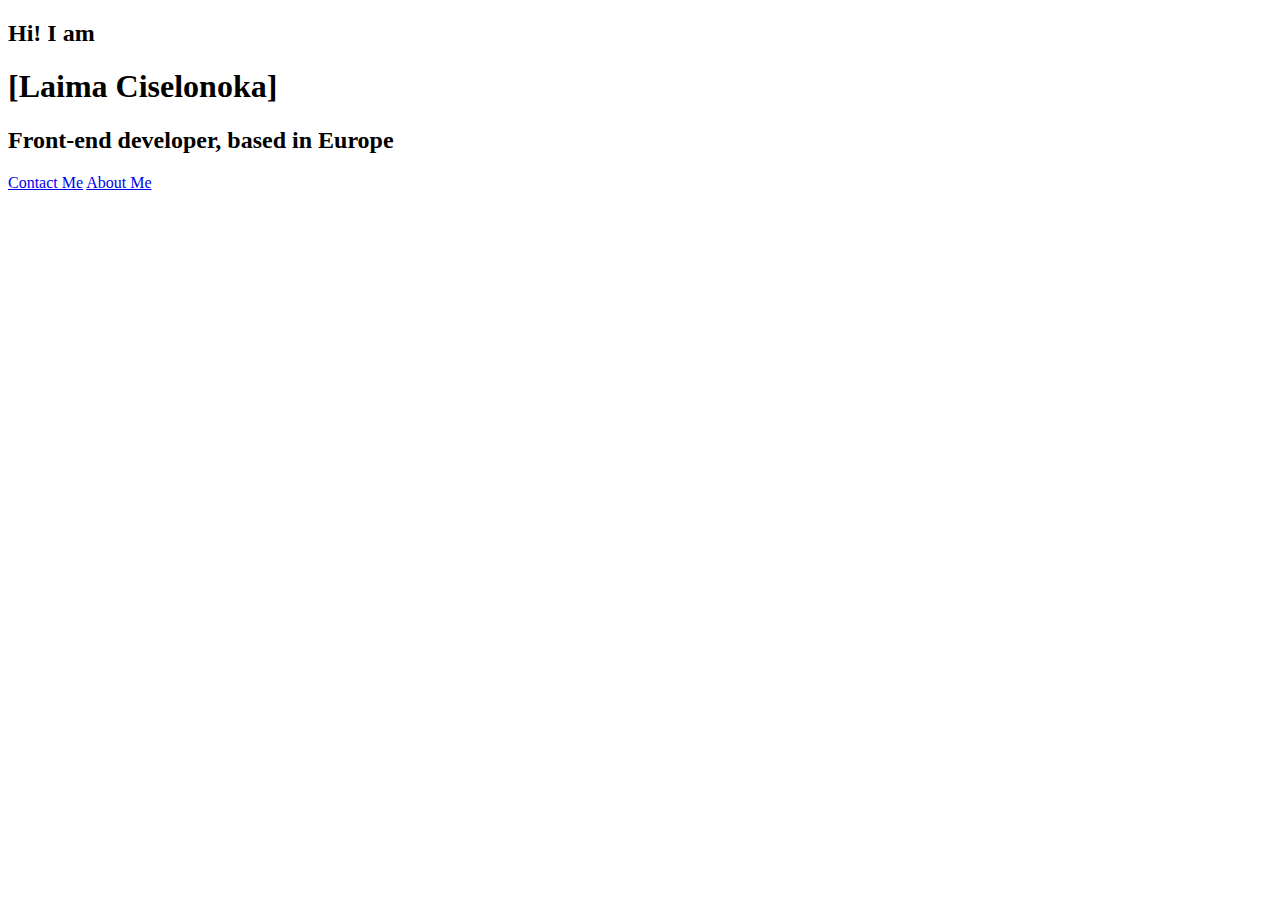
==== index.html @ 7817f979 "Added font links and css file" ====
<!DOCTYPE html>
<html lang="en">
  <head>
    <meta charset="UTF-8" />
    <meta http-equiv="X-UA-Compatible" content="IE=edge" />
    <meta name="viewport" content="width=device-width, initial-scale=1.0" />
    <title>Laima Ciselonoka</title>
    <link rel="preconnect" href="https://fonts.googleapis.com" />
    <link rel="preconnect" href="https://fonts.gstatic.com" crossorigin />
    <link
      href="https://fonts.googleapis.com/css2?family=Felipa&family=Ubuntu:ital,wght@0,400;1,300&display=swap"
      rel="stylesheet"
    />
    <link href="style.css" rel="stylesheet" type="text/css" />
  </head>
  <body>
    <div class="container">
      <h2>Hi! I am</h2>
      <h1>[Laima Ciselonoka]</h1>
      <h2>Front-end developer, based in Europe</h2>
      <div class="navigation">
        <a class="contact" href="about.html#contact">Contact Me</a>
        <a class="about" href="about.html">About Me</a>
      </div>
    </div>
  </body>
</html>
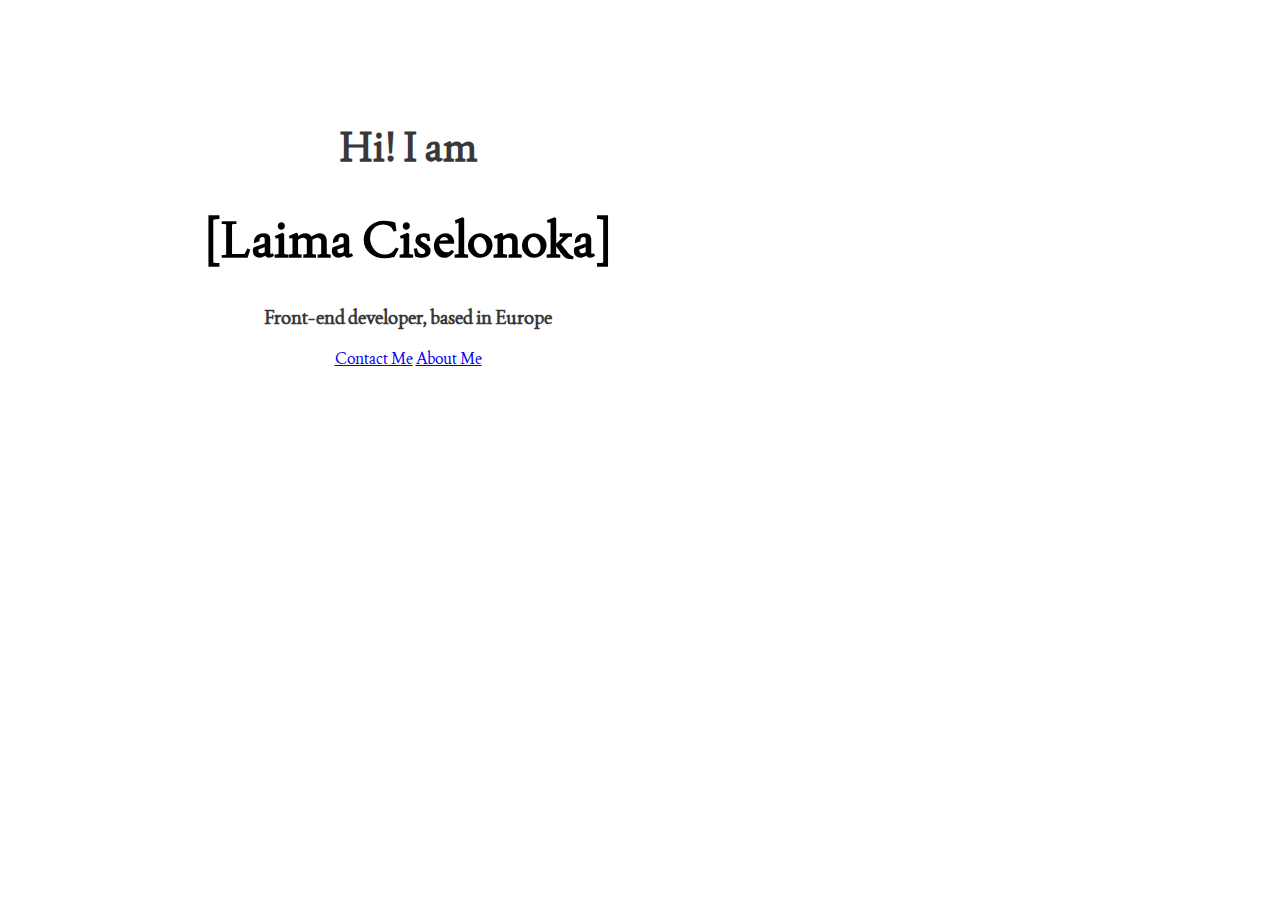
==== commit 34bd4a3b: "Added styling to index.html" ====
--- a/index.html
+++ b/index.html
@@ -8,7 +8,7 @@
     <link rel="preconnect" href="https://fonts.googleapis.com" />
     <link rel="preconnect" href="https://fonts.gstatic.com" crossorigin />
     <link
-      href="https://fonts.googleapis.com/css2?family=Felipa&family=Ubuntu:ital,wght@0,400;1,300&display=swap"
+      href="https://fonts.googleapis.com/css2?family=Joan&display=swap"
       rel="stylesheet"
     />
     <link href="style.css" rel="stylesheet" type="text/css" />
@@ -17,7 +17,7 @@
     <div class="container">
       <h2>Hi! I am</h2>
       <h1>[Laima Ciselonoka]</h1>
-      <h2>Front-end developer, based in Europe</h2>
+      <h3>Front-end developer, based in Europe</h2>
       <div class="navigation">
         <a class="contact" href="about.html#contact">Contact Me</a>
         <a class="about" href="about.html">About Me</a>
--- a/style.css
+++ b/style.css
@@ -0,0 +1,20 @@
+.container{
+    max-width: 800px;
+    text-align: center;
+    padding-top: 80px;
+    font-family: "Joan", serif;
+}
+
+h1{
+    font-size: 50px;
+}
+
+h2{
+    color:rgb(57, 56, 56);
+    font-size: 40px;
+}
+
+h3{
+    color: rgb(57, 56, 56);
+}
+
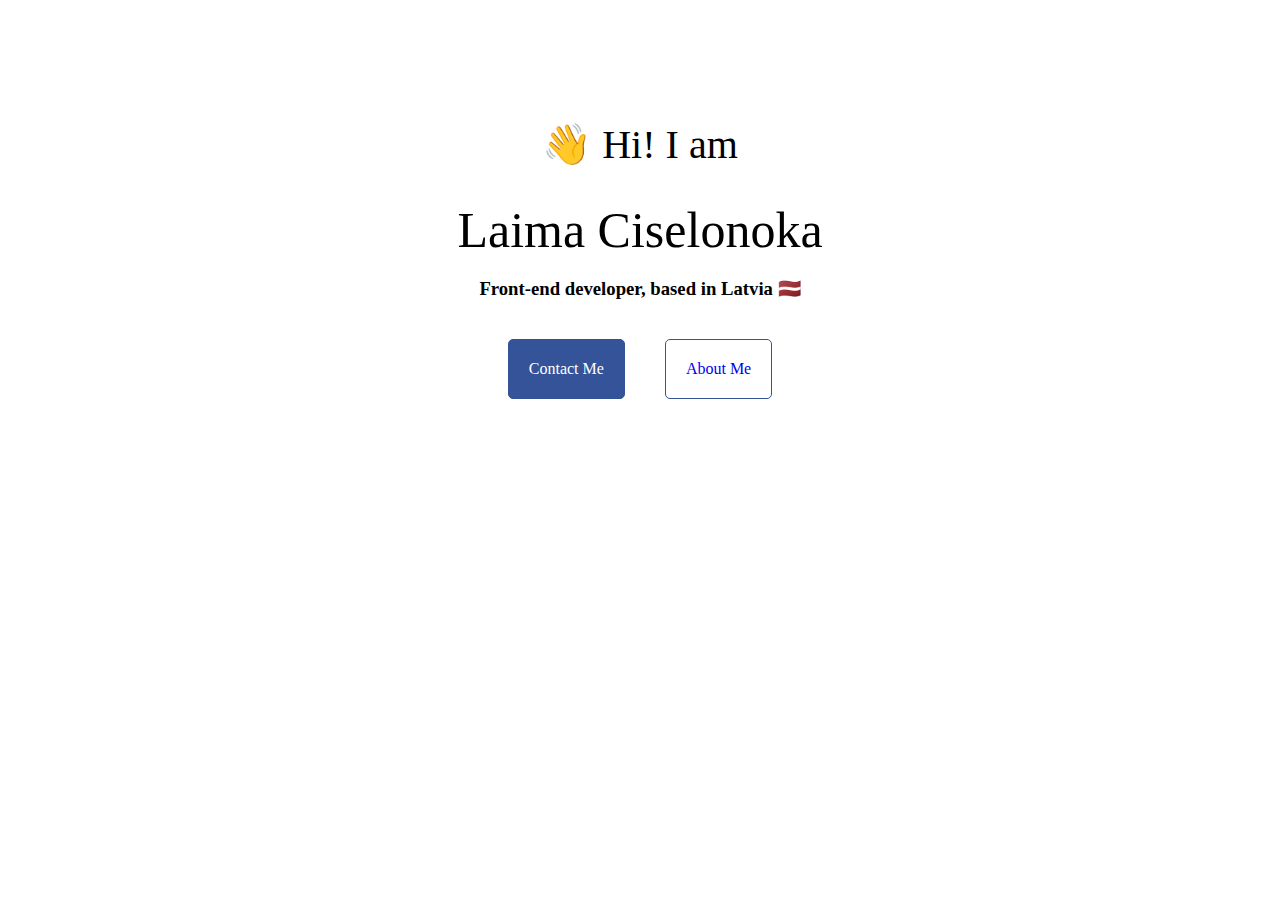
==== commit ef67ec8a: "Added flexbox and variables in css" ====
--- a/index.html
+++ b/index.html
@@ -15,9 +15,9 @@
   </head>
   <body>
     <div class="container">
-      <h2>Hi! I am</h2>
-      <h1>[Laima Ciselonoka]</h1>
-      <h3>Front-end developer, based in Europe</h2>
+      <h2>👋 Hi! I am</h2>
+      <h1>Laima Ciselonoka</h1>
+      <h3>Front-end developer, based in Latvia 🇱🇻</h2>
       <div class="navigation">
         <a class="contact" href="about.html#contact">Contact Me</a>
         <a class="about" href="about.html">About Me</a>
--- a/style.css
+++ b/style.css
@@ -1,20 +1,92 @@
+root:{
+--primary-font-family: "Joan", serif;
+--primary-color: rgb(31, 31, 31);
+--secondary-color:rgb(57, 56, 56);
+}
+
 .container{
     max-width: 800px;
     text-align: center;
     padding-top: 80px;
-    font-family: "Joan", serif;
+    font-family: var(--primary-font-family);
+    display:block;
+    margin: 0 auto;
+
 }
 
 h1{
     font-size: 50px;
+    font-weight: 400;
+    display:block;
+    margin:0 auto;
 }
 
 h2{
-    color:rgb(57, 56, 56);
+    color:var(--secondary-color);
     font-size: 40px;
+    font-weight: 400;
 }
 
 h3{
-    color: rgb(57, 56, 56);
+    color: var(--secondary-color);
 }
 
+.about-content{
+    max-width: 800px;
+    text-align: center;
+    padding-top: 30px;
+    font-family: var(--primary-font-family);
+    display: block;
+    margin: 0 auto;
+}
+
+.about-paragraphs{
+    display:flex;
+    justify-content: center;
+    margin:30px;
+}
+
+.about-paragraphs p {
+    margin: 20px;
+    padding:20px;
+    background-color: rgb(222, 237, 241);
+width: 50%;
+border-radius: 4px;
+}
+
+.email-link{
+    font-family:'Times New Roman', Times, serif;
+    text-decoration: none;
+    color:var(--primary-color);
+}
+
+.email-link:hover{
+    text-decoration: underline;
+    cursor: pointer;
+    color:black;
+}
+
+.email-link:visited {
+    color: blue;
+}
+
+.navigation{
+    display:flex;
+    justify-content: center;
+}
+
+.contact, .about{
+    text-decoration: none;
+    padding:20px;
+    border: 1px solid #345398;
+    border-radius: 5px;
+    margin: 20px 20px;
+}
+ .contact{
+     background-color: #345398;
+        color: white;
+ }
+
+.contact:hover{
+        background: #1c3261;
+}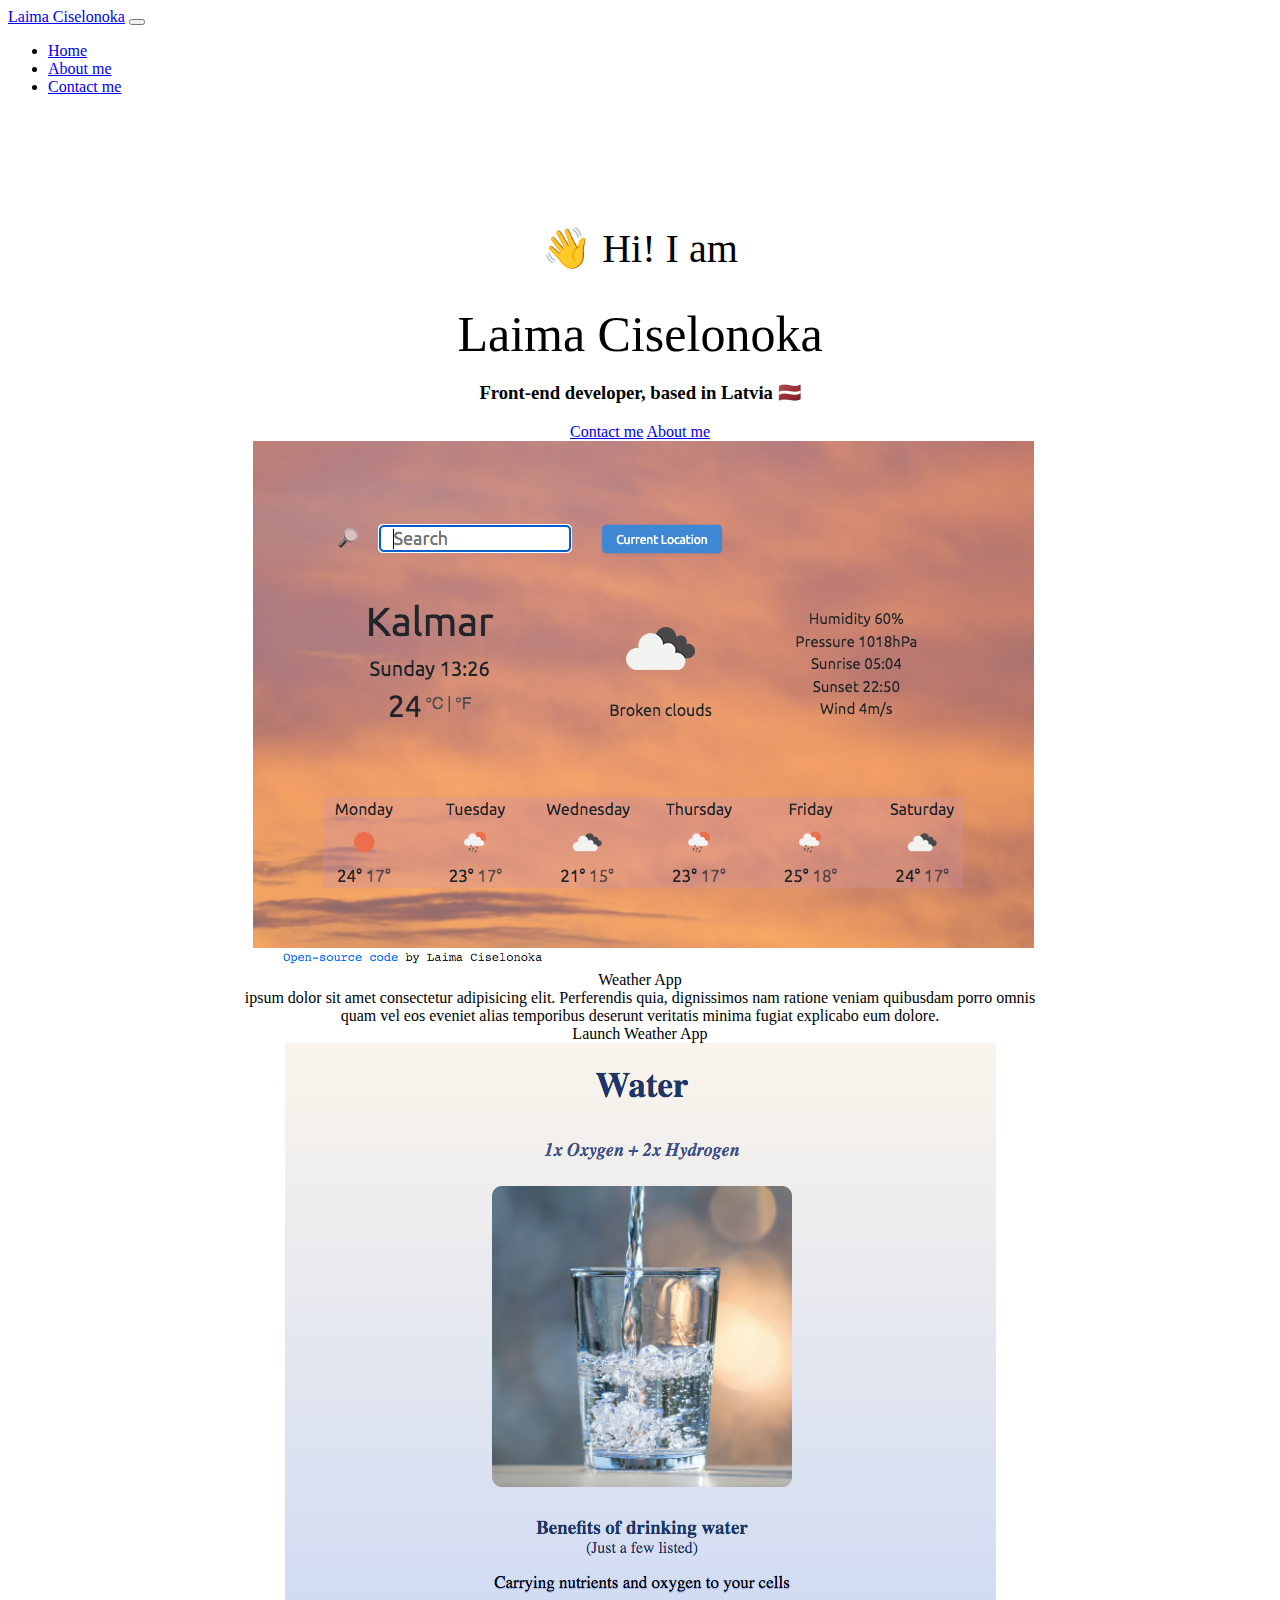
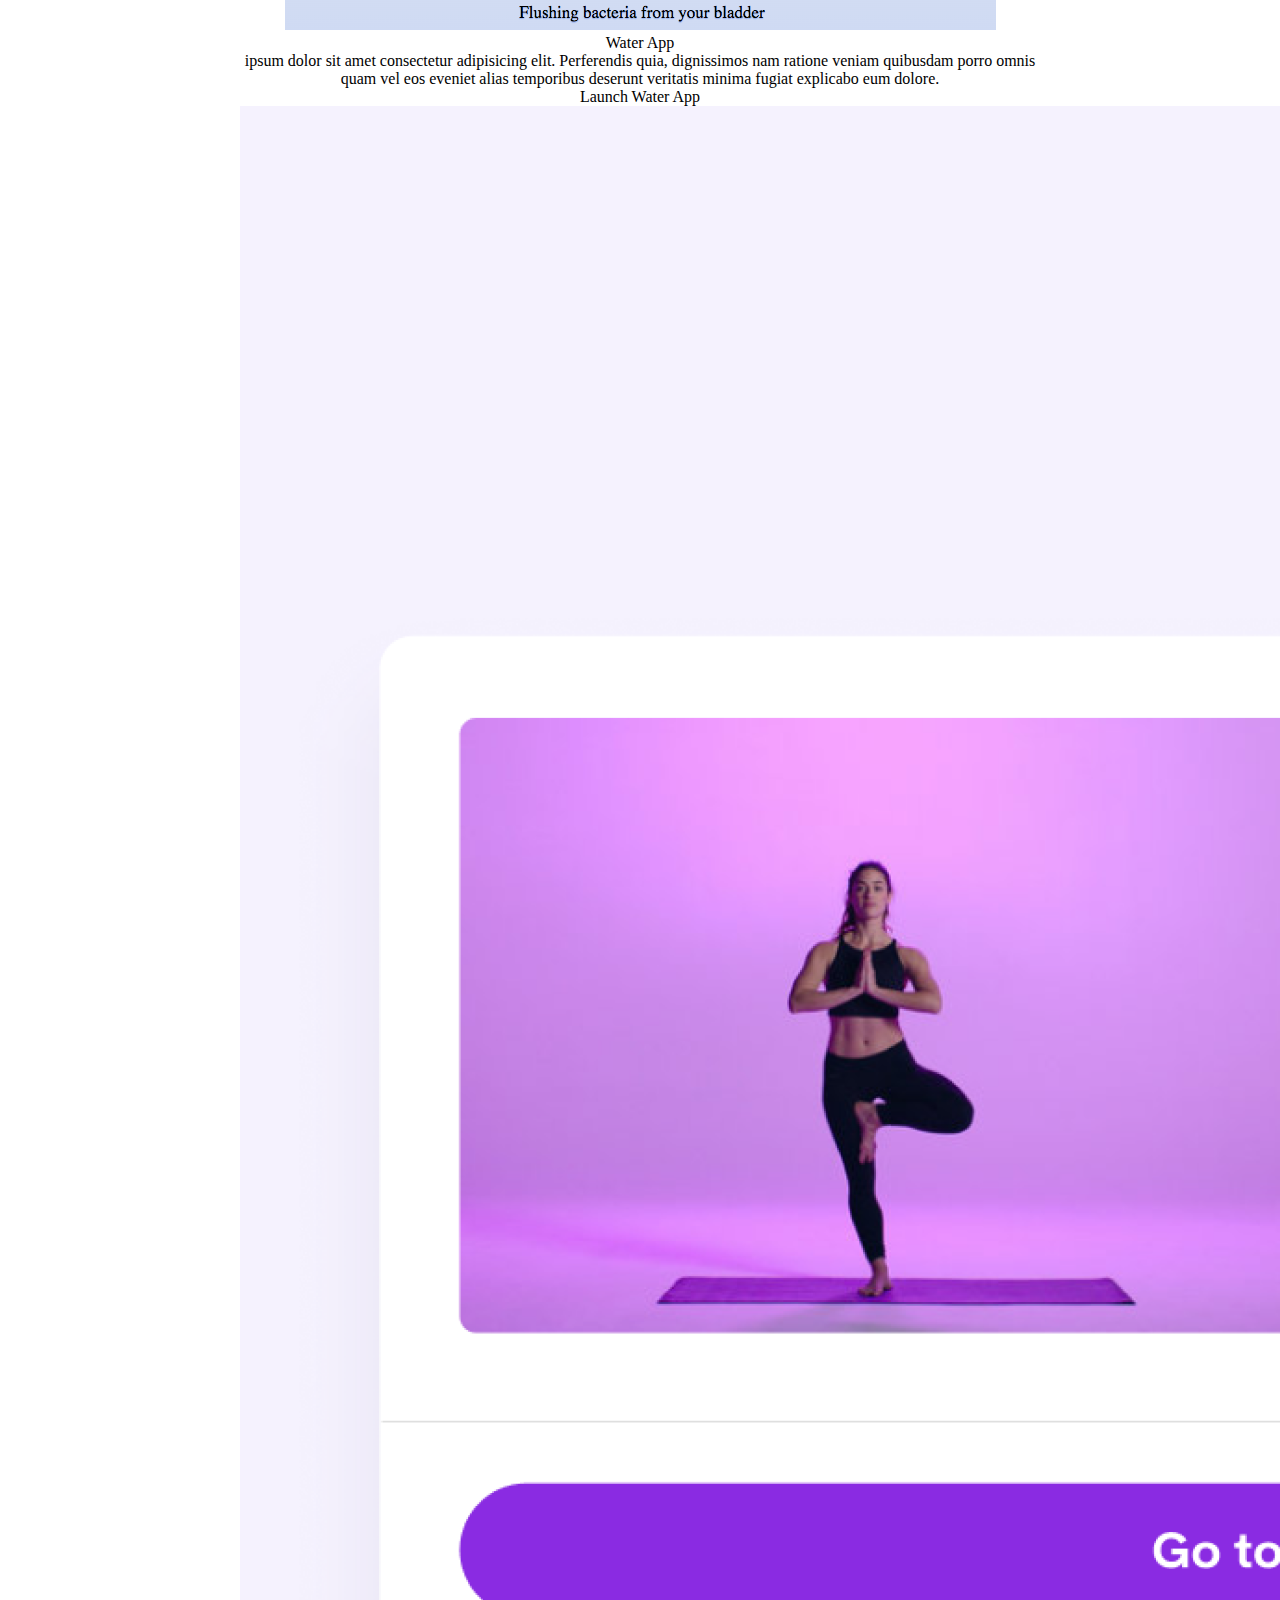
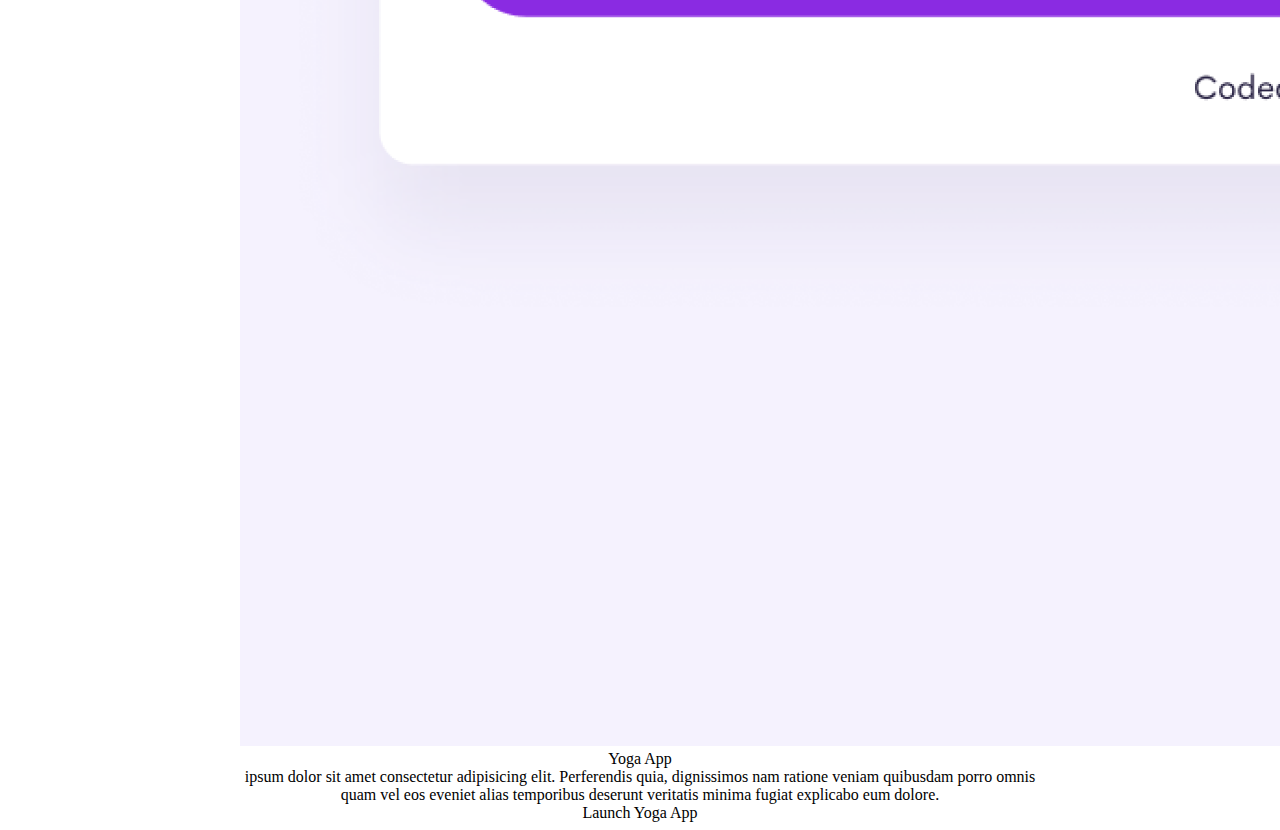
==== commit 810a6077: "Added responsive images, responsive grids and navigation" ====
--- a/index.html
+++ b/index.html
@@ -11,17 +11,64 @@
       href="https://fonts.googleapis.com/css2?family=Joan&display=swap"
       rel="stylesheet"
     />
-    <link href="style.css" rel="stylesheet" type="text/css" />
+    <link rel="stylesheet" href="style.css" />
+      <link
+      href="https://cdn.jsdelivr.net/npm/bootstrap@5.2.0-beta1/dist/css/bootstrap.min.css"
+      rel="stylesheet"
+      integrity="sha384-0evHe/X+R7YkIZDRvuzKMRqM+OrBnVFBL6DOitfPri4tjfHxaWutUpFmBp4vmVor"
+      crossorigin="anonymous"
+    />
   </head>
   <body>
+    <nav class="navbar fixed-top navbar-expand-lg bg-light px-5">
+  <div class="container-fluid">
+    <a class="navbar-brand" href="#">Laima Ciselonoka</a>
+    <button class="navbar-toggler" type="button" data-bs-toggle="collapse" data-bs-target="#navbarText" aria-controls="navbarText" aria-expanded="false" aria-label="Toggle navigation">
+      <span class="navbar-toggler-icon"></span>
+    </button>
+    <div class="collapse navbar-collapse" id="navbarText">
+      <ul class="navbar-nav me-auto mb-2 mb-lg-0">
+        <li class="nav-item">
+          <a class="nav-link active" aria-current="page" href="index.html">Home</a>
+        </li>
+        <li class="nav-item">
+          <a class="nav-link" href="about.html">About me</a>
+        </li>
+        <li class="nav-item">
+          <a class="nav-link" href="about.html#contact">Contact me</a>
+        </li>
+      </ul>
+    </div>
+  </div>
+</nav>
     <div class="container">
-      <h2>👋 Hi! I am</h2>
-      <h1>Laima Ciselonoka</h1>
+      <h2 class="display-2">👋 Hi! I am</h2>
+      <h1 class="display-1 fw-normal">Laima Ciselonoka</h1>
       <h3>Front-end developer, based in Latvia 🇱🇻</h2>
-      <div class="navigation">
-        <a class="contact" href="about.html#contact">Contact Me</a>
-        <a class="about" href="about.html">About Me</a>
+    <div class="navigation-links p-5">
+      <div class="d-flex flex-row flex-nowrap justify-content-center">
+      <a href="about.html#contact" class="contact-link btn btn-primary py-4 m-4 w-30">Contact me</a>
+      <a href="about.html" class="about-link btn btn-outline-primary py-4 px-3 m-4 w-30">About me</a>
+    </div>
+  </div>
+<div class="row pt-5">
+      <div class="col-md-6 mb-3">
+        <img class="img-fluid" src="images/weather.png" alt="SheCodes Logo" />
       </div>
+      <div class="col-md-6"><div class="paragraphHeading fw-bold fs-1 text-center pb-3">Weather App</div><div> ipsum dolor sit amet consectetur adipisicing elit. Perferendis quia, dignissimos nam ratione veniam quibusdam porro omnis quam vel eos eveniet alias temporibus deserunt veritatis minima fugiat explicabo eum dolore.</div><div class="imageButton btn btn-primary mt-5 mb-5">Launch Weather App</div></div>
+      <div class="col-md-6 mb-3">
+        <img class="img-fluid" src="images/water.png" alt="SheCodes Logo" />
+      </div>
+      <div class="col-md-6"><div class="paragraphHeading fw-bold fs-1 text-center pb-3">Water App</div><div> ipsum dolor sit amet consectetur adipisicing elit. Perferendis quia, dignissimos nam ratione veniam quibusdam porro omnis quam vel eos eveniet alias temporibus deserunt veritatis minima fugiat explicabo eum dolore.</div><div class="imageButton btn btn-primary mt-5 mb-5">Launch Water App</div></div>
+      <div class="col-md-6 mb-3">
+        <img class="img-fluid" src="images/yoga.png" alt="SheCodes Logo" />
+      </div>
+      <div class="col-md-6"><div class="paragraphHeading fw-bold fs-1 text-center pb-3">Yoga App</div><div> ipsum dolor sit amet consectetur adipisicing elit. Perferendis quia, dignissimos nam ratione veniam quibusdam porro omnis quam vel eos eveniet alias temporibus deserunt veritatis minima fugiat explicabo eum dolore.</div><div class="imageButton btn btn-primary mt-5 mb-5">Launch Yoga App</div></div>
     </div>
+       <script
+      src="https://cdn.jsdelivr.net/npm/bootstrap@5.2.0-beta1/dist/js/bootstrap.bundle.min.js"
+      integrity="sha384-pprn3073KE6tl6bjs2QrFaJGz5/SUsLqktiwsUTF55Jfv3qYSDhgCecCxMW52nD2"
+      crossorigin="anonymous"
+    ></script>
   </body>
 </html>
--- a/style.css
+++ b/style.css
@@ -1,7 +1,7 @@
 root:{
 --primary-font-family: "Joan", serif;
 --primary-color: rgb(31, 31, 31);
---secondary-color:rgb(57, 56, 56);
+--secondary-color:red;
 }
 
 .container{
@@ -49,9 +49,7 @@
 .about-paragraphs p {
     margin: 20px;
     padding:20px;
-    background-color: rgb(222, 237, 241);
-width: 50%;
-border-radius: 4px;
+    font-size: 18px;
 }
 
 .email-link{
@@ -70,11 +68,6 @@
     color: blue;
 }
 
-.navigation{
-    display:flex;
-    justify-content: center;
-}
-
 .contact, .about{
     text-decoration: none;
     padding:20px;
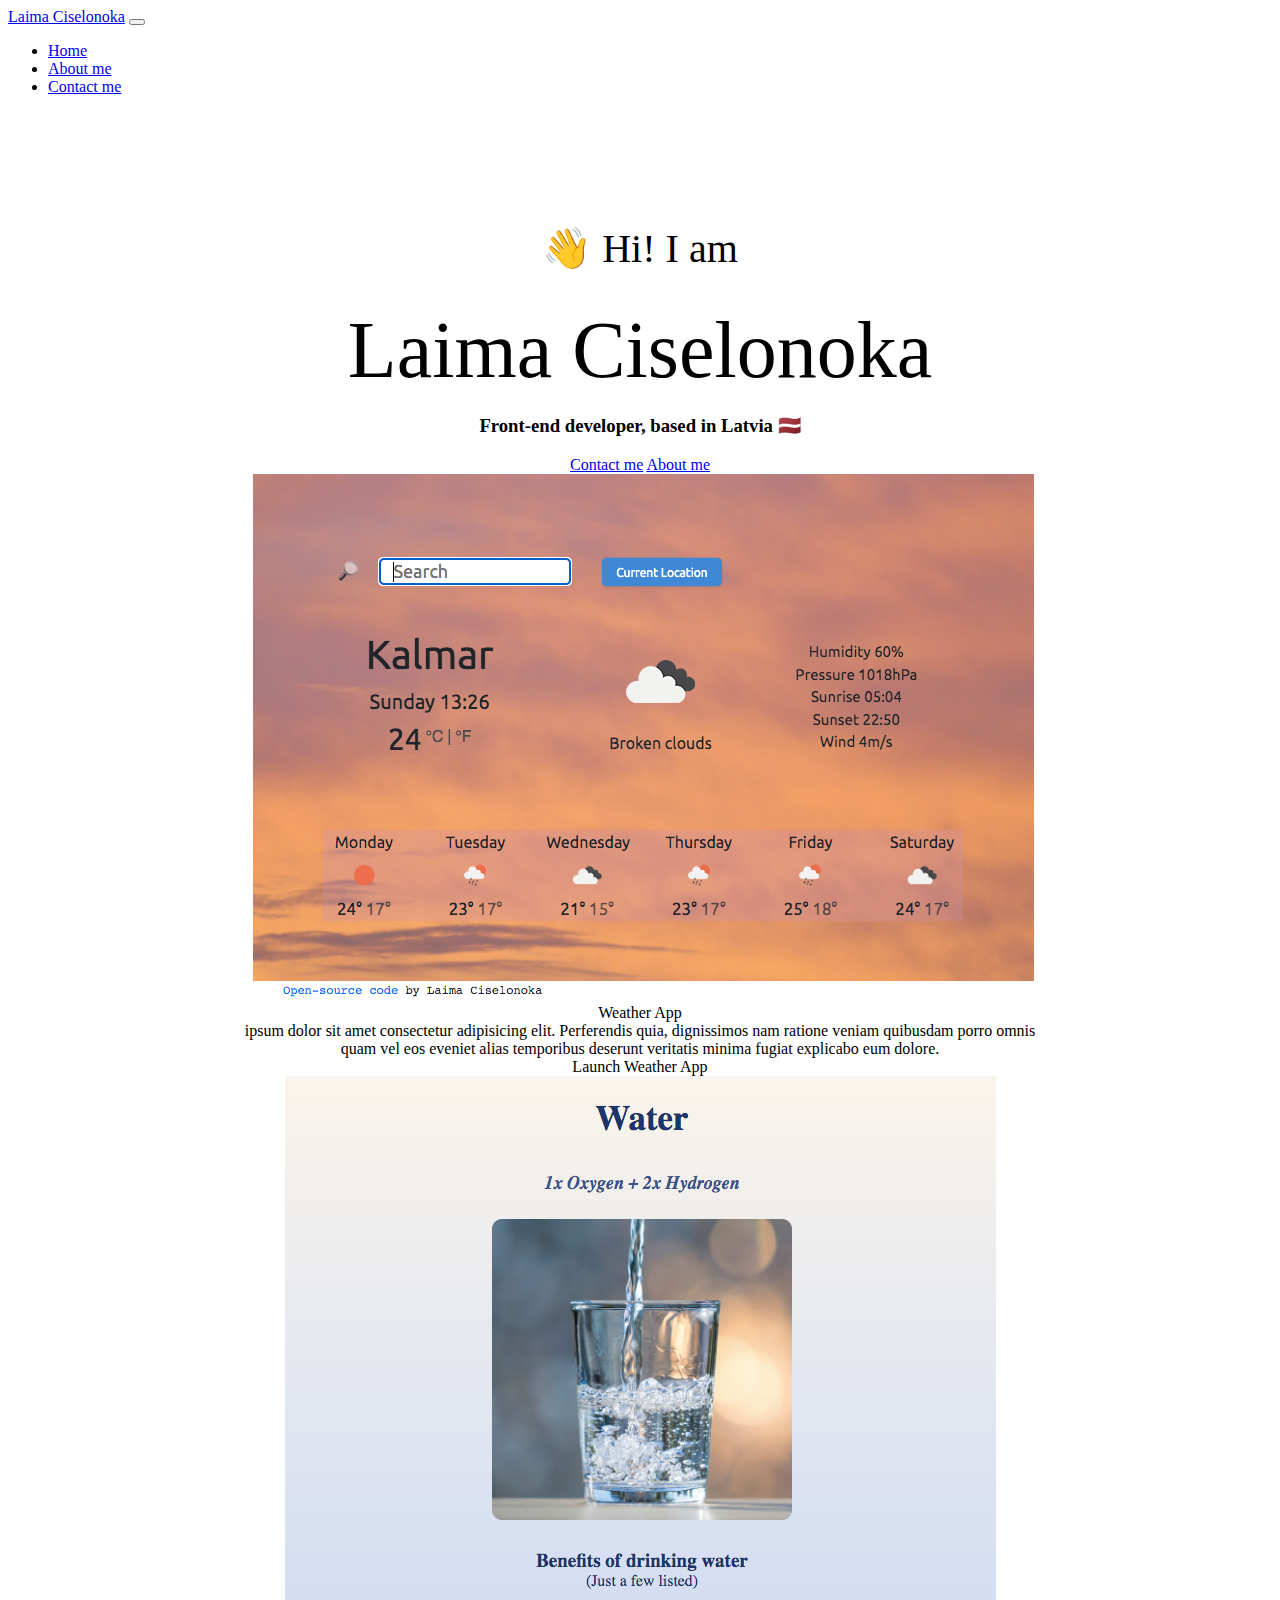
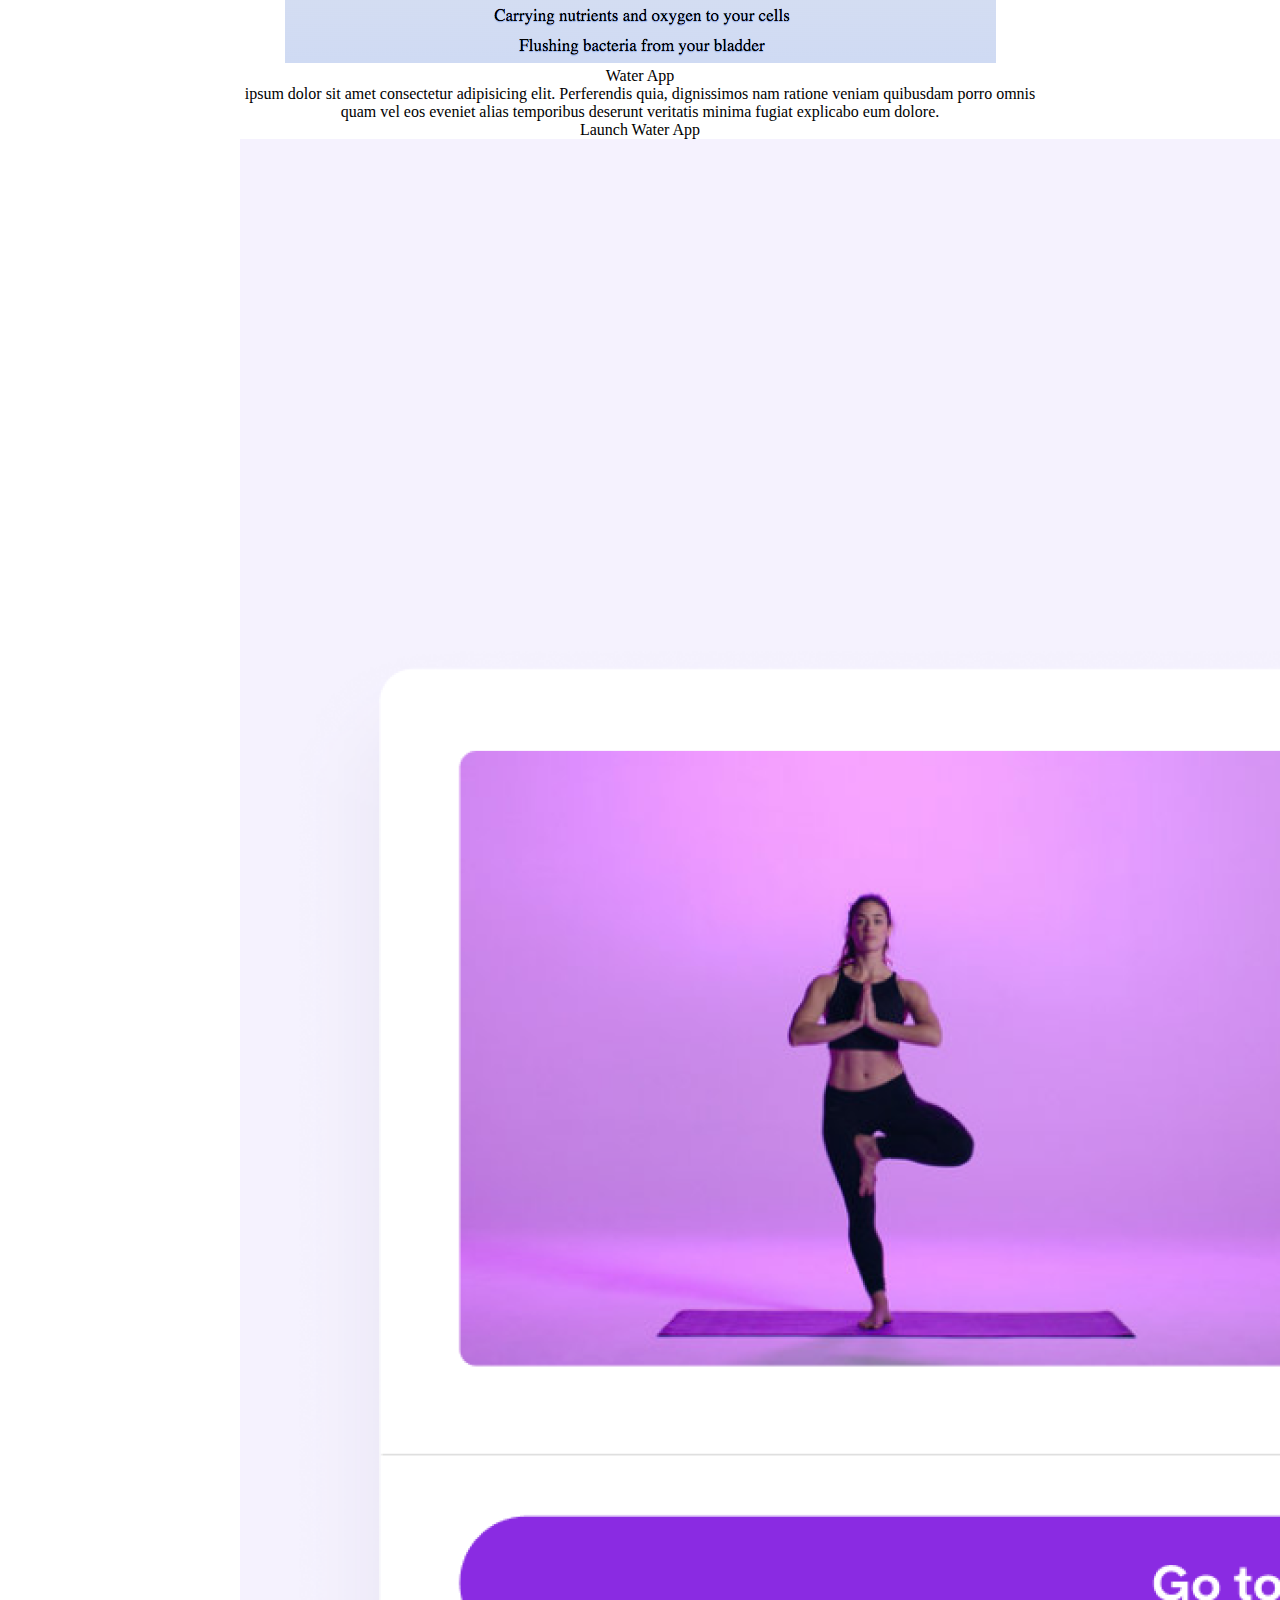
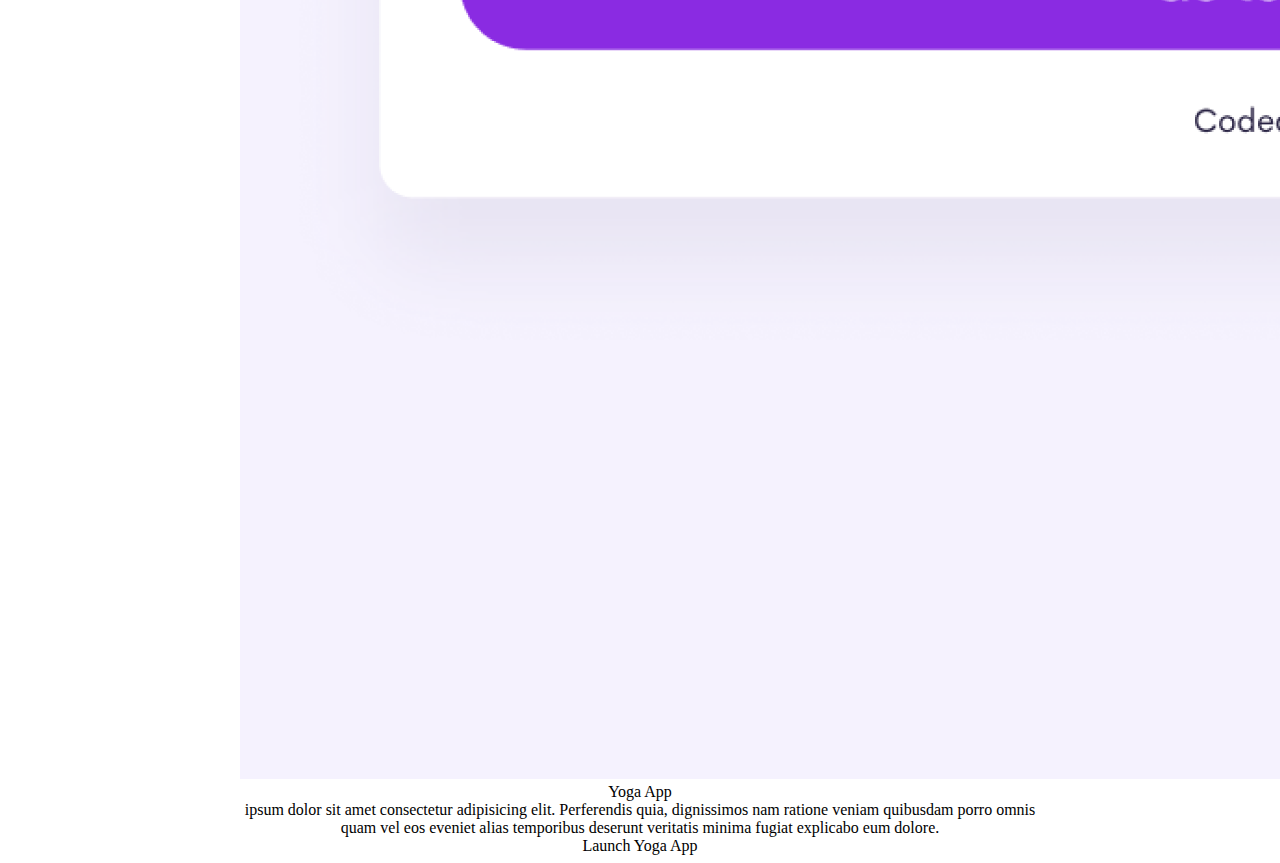
==== commit 1f14f365: "Played with the css variables" ====
--- a/index.html
+++ b/index.html
@@ -18,6 +18,8 @@
       integrity="sha384-0evHe/X+R7YkIZDRvuzKMRqM+OrBnVFBL6DOitfPri4tjfHxaWutUpFmBp4vmVor"
       crossorigin="anonymous"
     />
+        <link rel="stylesheet" href="style.css" />
+
   </head>
   <body>
     <nav class="navbar fixed-top navbar-expand-lg bg-light px-5">
@@ -42,8 +44,8 @@
   </div>
 </nav>
     <div class="container">
-      <h2 class="display-2">👋 Hi! I am</h2>
-      <h1 class="display-1 fw-normal">Laima Ciselonoka</h1>
+      <h2 class="">👋 Hi! I am</h2>
+      <h1 class="">Laima Ciselonoka</h1>
       <h3>Front-end developer, based in Latvia 🇱🇻</h2>
     <div class="navigation-links p-5">
       <div class="d-flex flex-row flex-nowrap justify-content-center">
--- a/style.css
+++ b/style.css
@@ -1,6 +1,6 @@
 root:{
 --primary-font-family: "Joan", serif;
---primary-color: rgb(31, 31, 31);
+--primary-color: blue;
 --secondary-color:red;
 }
 
@@ -15,14 +15,14 @@
 }
 
 h1{
-    font-size: 50px;
+    font-size: 80px;
     font-weight: 400;
     display:block;
     margin:0 auto;
 }
 
 h2{
-    color:var(--secondary-color);
+    color:var(--primary-color);
     font-size: 40px;
     font-weight: 400;
 }
@@ -34,7 +34,7 @@
 .about-content{
     max-width: 800px;
     text-align: center;
-    padding-top: 30px;
+    padding-top: 80px;
     font-family: var(--primary-font-family);
     display: block;
     margin: 0 auto;
@@ -44,12 +44,7 @@
     display:flex;
     justify-content: center;
     margin:30px;
-}
-
-.about-paragraphs p {
-    margin: 20px;
-    padding:20px;
-    font-size: 18px;
+    padding-top: 30px;
 }
 
 .email-link{
@@ -61,25 +56,9 @@
 .email-link:hover{
     text-decoration: underline;
     cursor: pointer;
-    color:black;
+    color:blue;
 }
 
 .email-link:visited {
     color: blue;
-}
-
-.contact, .about{
-    text-decoration: none;
-    padding:20px;
-    border: 1px solid #345398;
-    border-radius: 5px;
-    margin: 20px 20px;
-}
- .contact{
-     background-color: #345398;
-        color: white;
- }
-
-.contact:hover{
-        background: #1c3261;
 }--- a/style.css
+++ b/style.css
@@ -1,6 +1,6 @@
 root:{
 --primary-font-family: "Joan", serif;
---primary-color: rgb(31, 31, 31);
+--primary-color: blue;
 --secondary-color:red;
 }
 
@@ -15,14 +15,14 @@
 }
 
 h1{
-    font-size: 50px;
+    font-size: 80px;
     font-weight: 400;
     display:block;
     margin:0 auto;
 }
 
 h2{
-    color:var(--secondary-color);
+    color:var(--primary-color);
     font-size: 40px;
     font-weight: 400;
 }
@@ -34,7 +34,7 @@
 .about-content{
     max-width: 800px;
     text-align: center;
-    padding-top: 30px;
+    padding-top: 80px;
     font-family: var(--primary-font-family);
     display: block;
     margin: 0 auto;
@@ -44,12 +44,7 @@
     display:flex;
     justify-content: center;
     margin:30px;
-}
-
-.about-paragraphs p {
-    margin: 20px;
-    padding:20px;
-    font-size: 18px;
+    padding-top: 30px;
 }
 
 .email-link{
@@ -61,25 +56,9 @@
 .email-link:hover{
     text-decoration: underline;
     cursor: pointer;
-    color:black;
+    color:blue;
 }
 
 .email-link:visited {
     color: blue;
-}
-
-.contact, .about{
-    text-decoration: none;
-    padding:20px;
-    border: 1px solid #345398;
-    border-radius: 5px;
-    margin: 20px 20px;
-}
- .contact{
-     background-color: #345398;
-        color: white;
- }
-
-.contact:hover{
-        background: #1c3261;
 }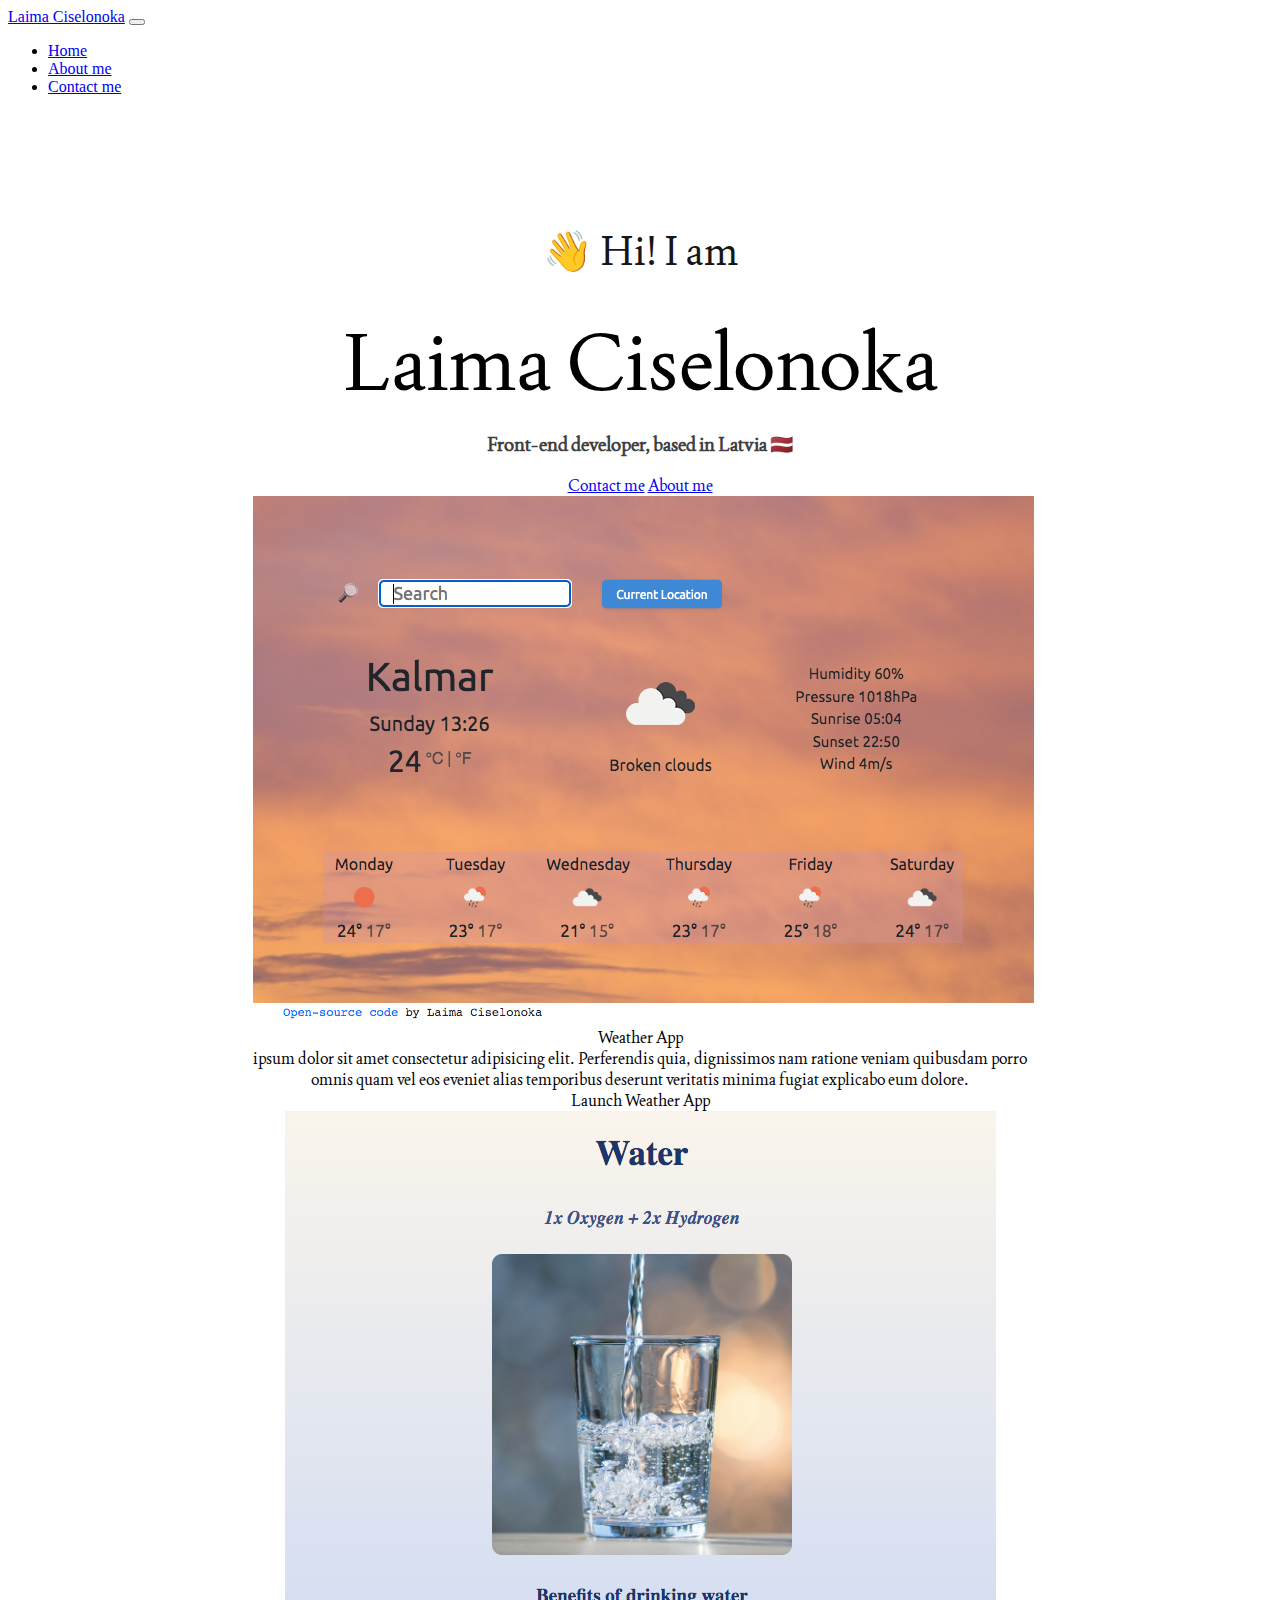
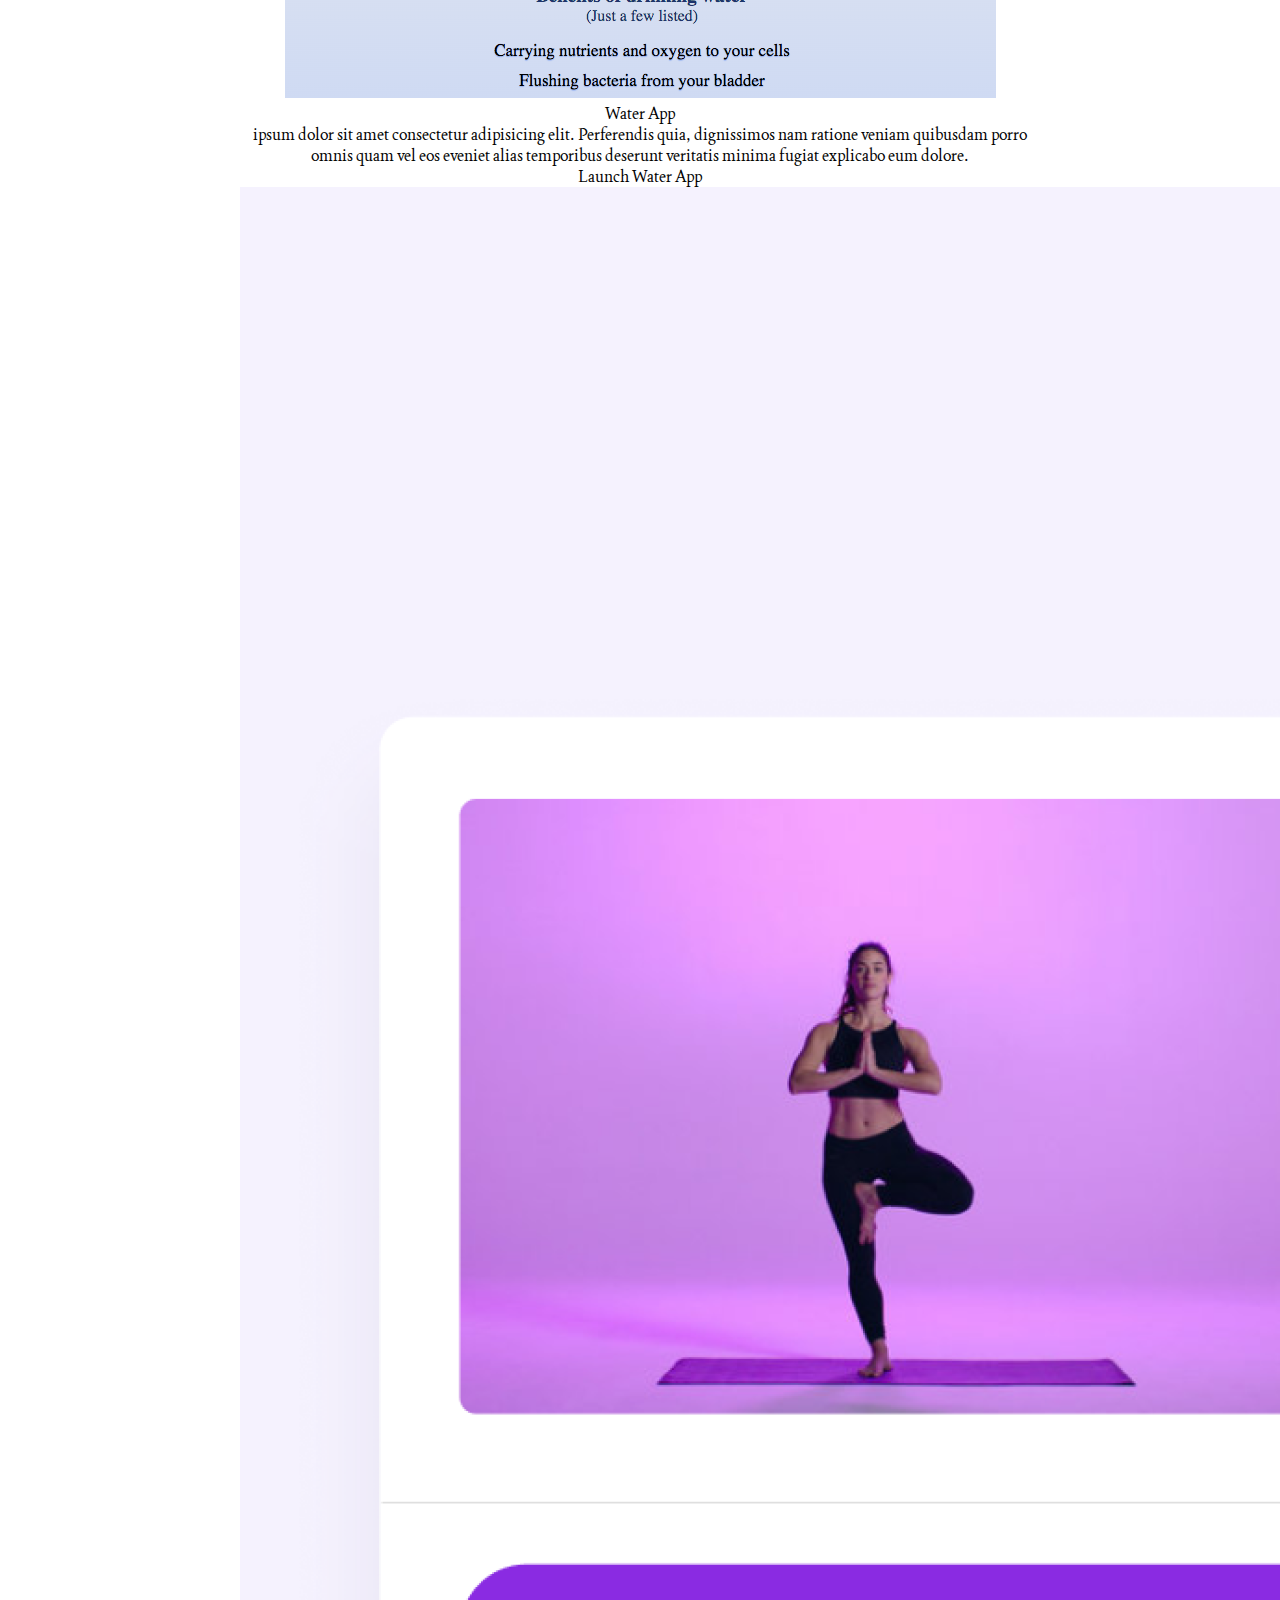
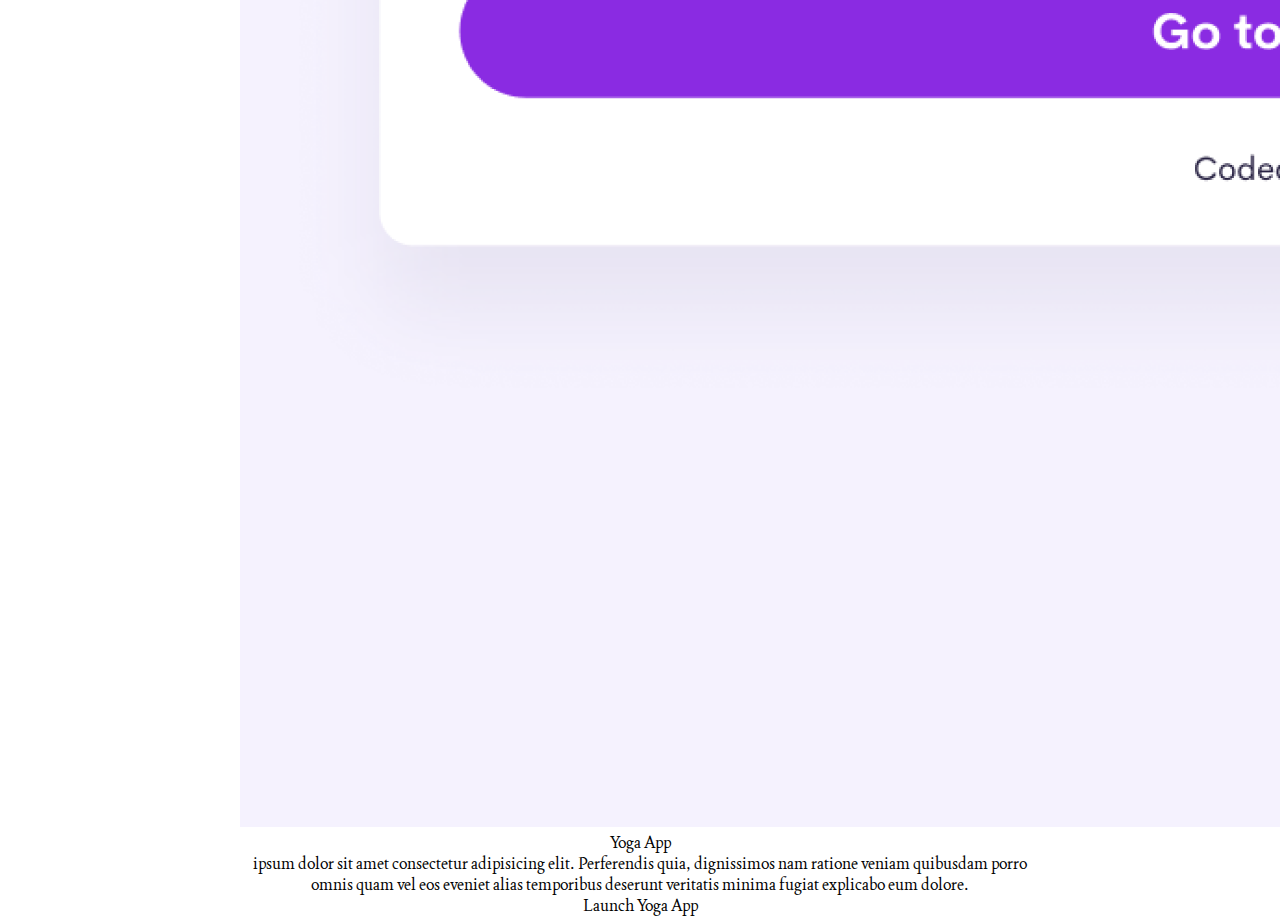
==== commit fe9434d9: "Fixed SEO" ====
--- a/index.html
+++ b/index.html
@@ -7,18 +7,20 @@
     <title>Laima Ciselonoka</title>
     <link rel="preconnect" href="https://fonts.googleapis.com" />
     <link rel="preconnect" href="https://fonts.gstatic.com" crossorigin />
+   <meta name="Homepage of Laima's portfolio" content="Who she is and what are her previous projects" />
+
     <link
       href="https://fonts.googleapis.com/css2?family=Joan&display=swap"
       rel="stylesheet"
     />
-    <link rel="stylesheet" href="style.css" />
+    <link rel="stylesheet" href="/style.css" />
       <link
       href="https://cdn.jsdelivr.net/npm/bootstrap@5.2.0-beta1/dist/css/bootstrap.min.css"
       rel="stylesheet"
       integrity="sha384-0evHe/X+R7YkIZDRvuzKMRqM+OrBnVFBL6DOitfPri4tjfHxaWutUpFmBp4vmVor"
       crossorigin="anonymous"
     />
-        <link rel="stylesheet" href="style.css" />
+        <link rel="stylesheet" href="/style.css" />
 
   </head>
   <body>
@@ -31,13 +33,13 @@
     <div class="collapse navbar-collapse" id="navbarText">
       <ul class="navbar-nav me-auto mb-2 mb-lg-0">
         <li class="nav-item">
-          <a class="nav-link active" aria-current="page" href="index.html">Home</a>
+          <a class="nav-link active" aria-current="page" href="/index.html">Home</a>
         </li>
         <li class="nav-item">
-          <a class="nav-link" href="about.html">About me</a>
+          <a class="nav-link" href="/about.html">About me</a>
         </li>
         <li class="nav-item">
-          <a class="nav-link" href="about.html#contact">Contact me</a>
+          <a class="nav-link" href="/about.html#contact">Contact me</a>
         </li>
       </ul>
     </div>
@@ -49,21 +51,21 @@
       <h3>Front-end developer, based in Latvia 🇱🇻</h2>
     <div class="navigation-links p-5">
       <div class="d-flex flex-row flex-nowrap justify-content-center">
-      <a href="about.html#contact" class="contact-link btn btn-primary py-4 m-4 w-30">Contact me</a>
-      <a href="about.html" class="about-link btn btn-outline-primary py-4 px-3 m-4 w-30">About me</a>
+      <a href="/about.html#contact" class="contact-link btn btn-primary py-4 m-4 w-30">Contact me</a>
+      <a href="/about.html" class="about-link btn btn-outline-primary py-4 px-3 m-4 w-30">About me</a>
     </div>
   </div>
 <div class="row pt-5">
       <div class="col-md-6 mb-3">
-        <img class="img-fluid" src="images/weather.png" alt="SheCodes Logo" />
+        <img class="img-fluid" src="images/weather.png" alt="Weather App" />
       </div>
       <div class="col-md-6"><div class="paragraphHeading fw-bold fs-1 text-center pb-3">Weather App</div><div> ipsum dolor sit amet consectetur adipisicing elit. Perferendis quia, dignissimos nam ratione veniam quibusdam porro omnis quam vel eos eveniet alias temporibus deserunt veritatis minima fugiat explicabo eum dolore.</div><div class="imageButton btn btn-primary mt-5 mb-5">Launch Weather App</div></div>
       <div class="col-md-6 mb-3">
-        <img class="img-fluid" src="images/water.png" alt="SheCodes Logo" />
+        <img class="img-fluid" src="images/water.png" alt="Water app" />
       </div>
       <div class="col-md-6"><div class="paragraphHeading fw-bold fs-1 text-center pb-3">Water App</div><div> ipsum dolor sit amet consectetur adipisicing elit. Perferendis quia, dignissimos nam ratione veniam quibusdam porro omnis quam vel eos eveniet alias temporibus deserunt veritatis minima fugiat explicabo eum dolore.</div><div class="imageButton btn btn-primary mt-5 mb-5">Launch Water App</div></div>
       <div class="col-md-6 mb-3">
-        <img class="img-fluid" src="images/yoga.png" alt="SheCodes Logo" />
+        <img class="img-fluid" src="images/yoga.png" alt="Yoga app" />
       </div>
       <div class="col-md-6"><div class="paragraphHeading fw-bold fs-1 text-center pb-3">Yoga App</div><div> ipsum dolor sit amet consectetur adipisicing elit. Perferendis quia, dignissimos nam ratione veniam quibusdam porro omnis quam vel eos eveniet alias temporibus deserunt veritatis minima fugiat explicabo eum dolore.</div><div class="imageButton btn btn-primary mt-5 mb-5">Launch Yoga App</div></div>
     </div>
--- a/style.css
+++ b/style.css
@@ -1,7 +1,13 @@
-root:{
+:root{
 --primary-font-family: "Joan", serif;
---primary-color: blue;
---secondary-color:red;
+--primary-color: rgb(22, 22, 22);
+--secondary-color:rgb(64, 63, 63);
+}
+
+@media(max-width:600px){
+h1{
+    text-align: center;
+}
 }
 
 .container{
--- a/style.css
+++ b/style.css
@@ -1,7 +1,13 @@
-root:{
+:root{
 --primary-font-family: "Joan", serif;
---primary-color: blue;
---secondary-color:red;
+--primary-color: rgb(22, 22, 22);
+--secondary-color:rgb(64, 63, 63);
+}
+
+@media(max-width:600px){
+h1{
+    text-align: center;
+}
 }
 
 .container{
